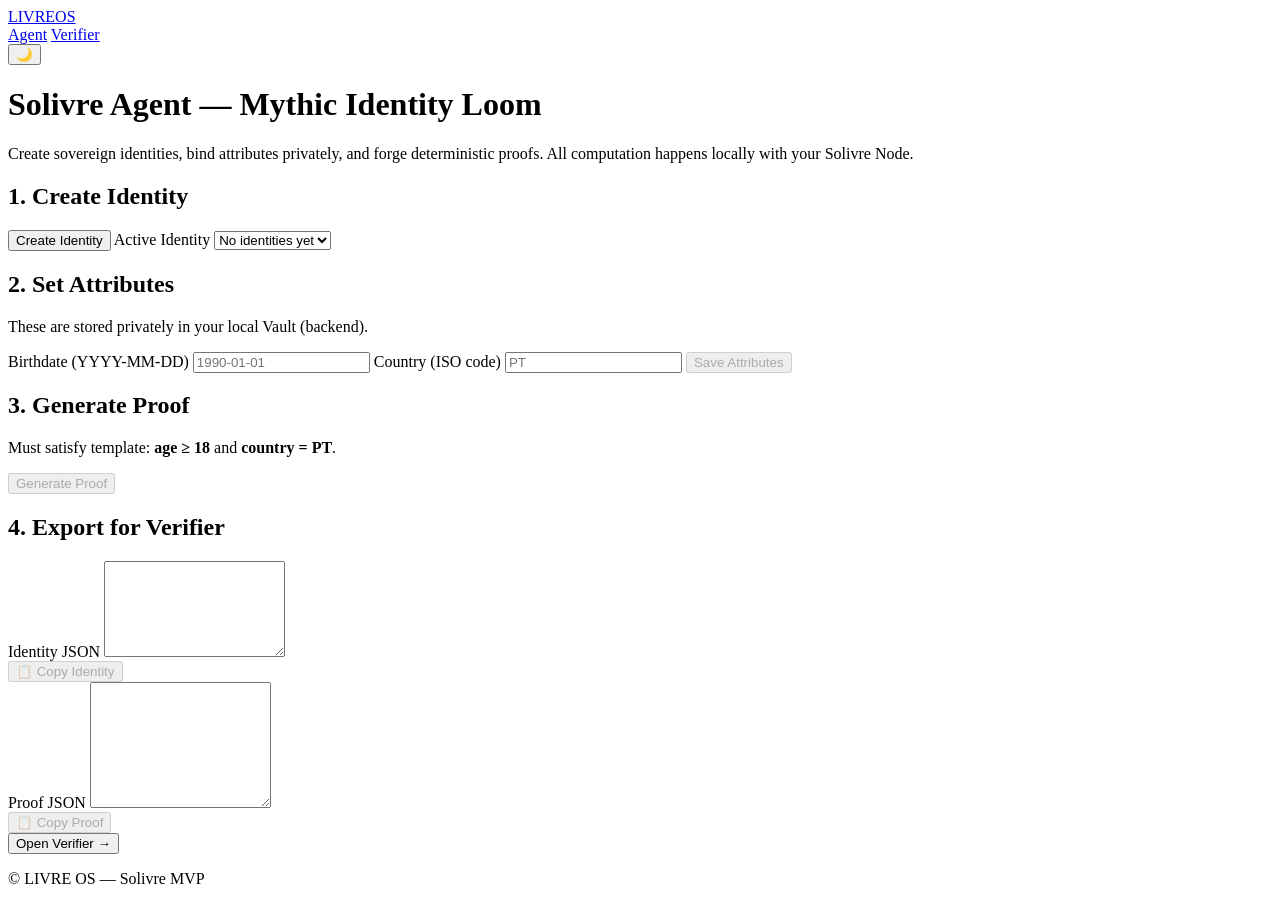
==== agent.html @ da3fcd26 "Add initial agent.html file with UI structure" ====
<!DOCTYPE html>
<html lang="en">
<head>
  <meta charset="UTF-8" />
  <title>Solivre Agent — LIVRE OS MVP</title>
  <meta name="viewport" content="width=device-width, initial-scale=1" />
  <link rel="stylesheet" href="assets/css/styles.css" />
  <script defer src="assets/js/theme.js"></script>
  <script defer src="assets/js/agent.js"></script>
</head>

<body class="dark">
  <!-- Navigation -->
  <header class="top-nav">
    <a class="logo" href="index.html">LIVRE<span>OS</span></a>

    <nav class="nav-links">
      <a href="agent.html" class="active">Agent</a>
      <a href="verifier.html">Verifier</a>
    </nav>

    <button id="theme-toggle" class="theme-toggle">🌙</button>
  </header>

  <main class="container">
    <h1>Solivre Agent — Mythic Identity Loom</h1>
    <p class="intro">
      Create sovereign identities, bind attributes privately, and forge deterministic proofs.
      All computation happens locally with your Solivre Node.
    </p>

    <!-- Create Identity -->
    <section class="card">
      <h2>1. Create Identity</h2>

      <button id="btn-create-identity" class="btn primary">Create Identity</button>

      <label for="identity-select">Active Identity</label>
      <select id="identity-select">
        <option value="">No identities yet</option>
      </select>

      <div id="identity-status" class="status"></div>
      <pre id="identity-output" class="json-box"></pre>
    </section>

    <!-- Attributes -->
    <section class="card">
      <h2>2. Set Attributes</h2>
      <p class="hint">These are stored privately in your local Vault (backend).</p>

      <label for="birthdate">Birthdate (YYYY-MM-DD)</label>
      <input id="birthdate" type="text" placeholder="1990-01-01" />

      <label for="country">Country (ISO code)</label>
      <input id="country" type="text" placeholder="PT" />

      <button id="btn-save-attrs" class="btn primary" disabled>Save Attributes</button>

      <div id="attrs-status" class="status"></div>
      <pre id="attrs-output" class="json-box"></pre>
    </section>

    <!-- Proof -->
    <section class="card">
      <h2>3. Generate Proof</h2>
      <p class="hint">
        Must satisfy template: <strong>age ≥ 18</strong> and <strong>country = PT</strong>.
      </p>

      <button id="btn-generate-proof" class="btn primary" disabled>Generate Proof</button>

      <div id="proof-status" class="status"></div>
      <pre id="proof-output" class="json-box"></pre>
    </section>

    <!-- Export -->
    <section class="card">
      <h2>4. Export for Verifier</h2>

      <label>Identity JSON</label>
      <textarea id="identity-export" class="json-area" rows="6" readonly></textarea>

      <div class="export-buttons">
        <button id="btn-copy-identity" class="btn ghost" disabled>📋 Copy Identity</button>
      </div>

      <label>Proof JSON</label>
      <textarea id="proof-export" class="json-area" rows="8" readonly></textarea>

      <div class="export-buttons">
        <button id="btn-copy-proof" class="btn ghost" disabled>📋 Copy Proof</button>
      </div>

      <button id="btn-open-verifier" class="btn secondary">Open Verifier →</button>
    </section>
  </main>

  <footer>
    <p>© LIVRE OS — Solivre MVP</p>
  </footer>
</body>
</html>
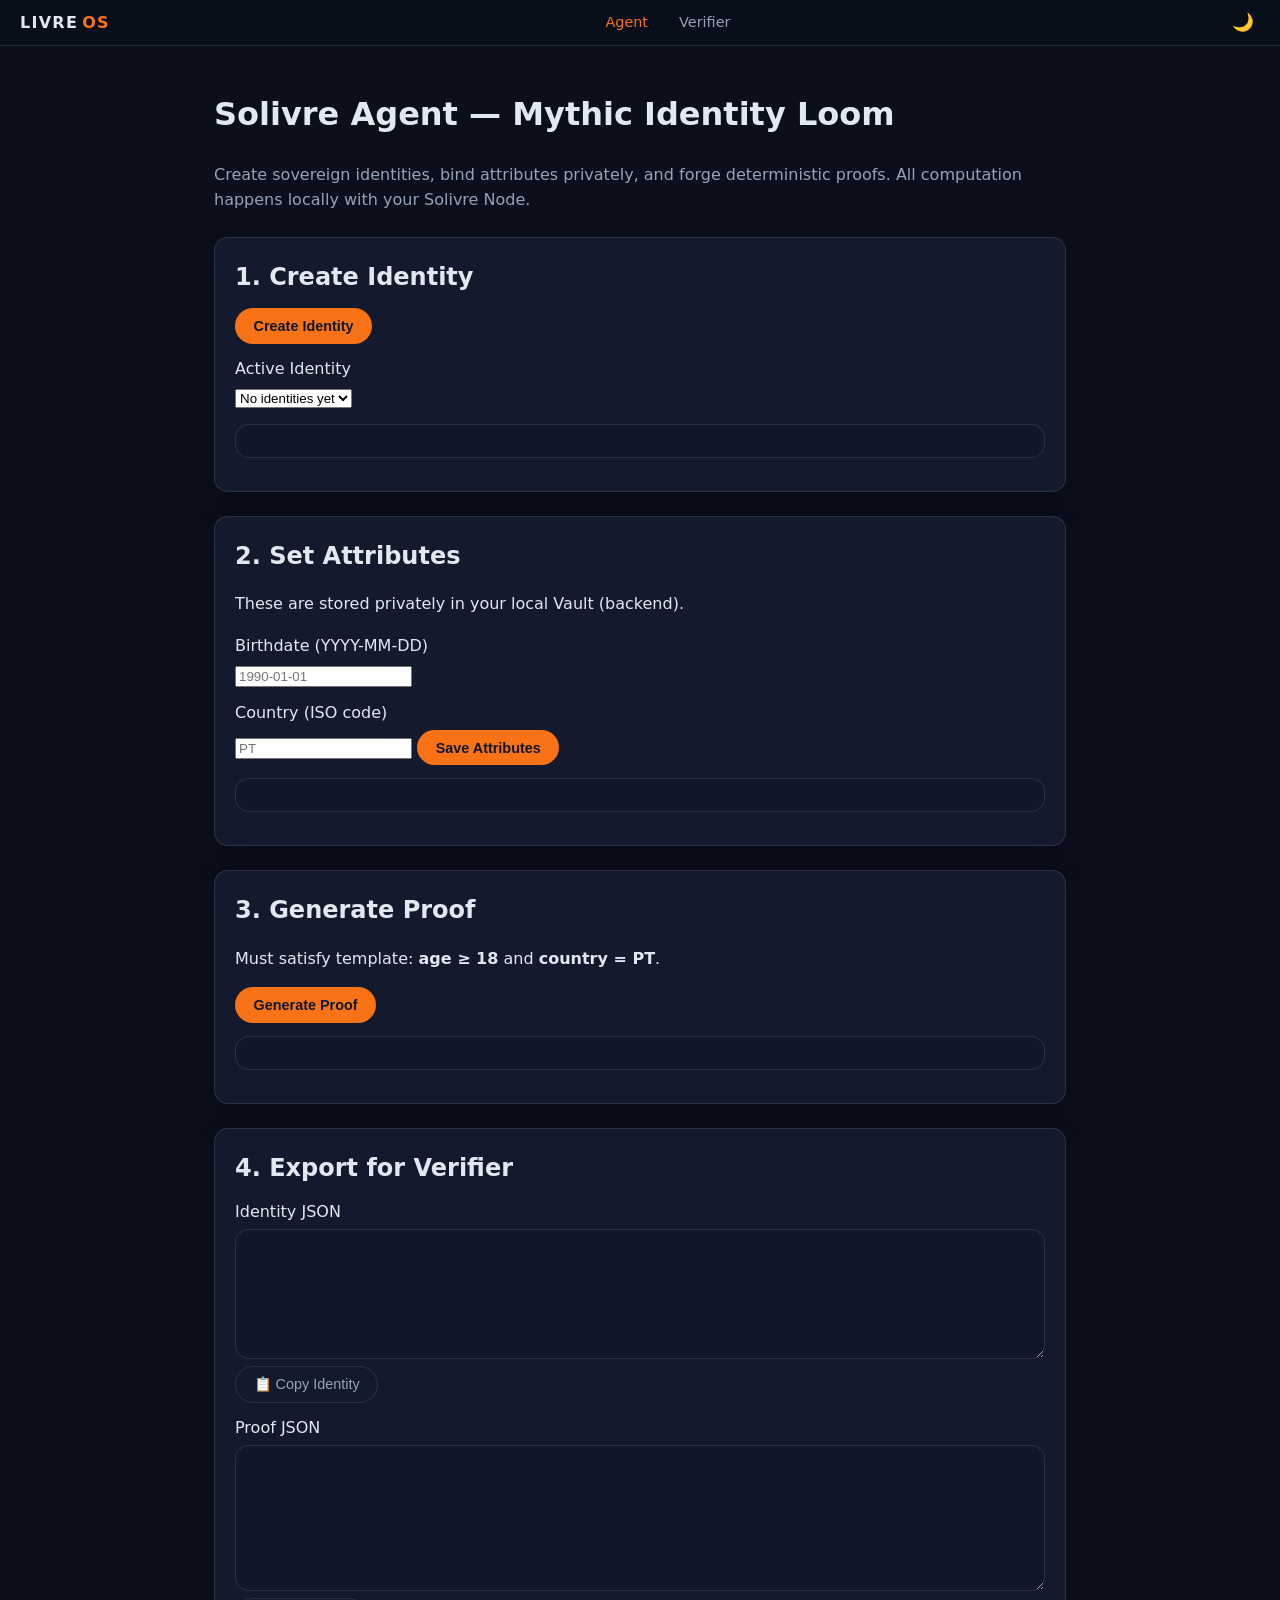
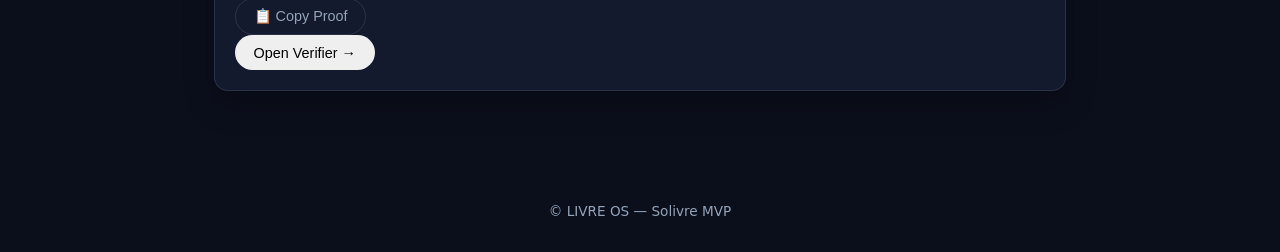
==== commit abd195d0: "UI" ====
--- a/agent.html
+++ b/agent.html
@@ -56,6 +56,7 @@
       <input id="country" type="text" placeholder="PT" />
 
       <button id="btn-save-attrs" class="btn primary" disabled>Save Attributes</button>
+      
 
       <div id="attrs-status" class="status"></div>
       <pre id="attrs-output" class="json-box"></pre>
@@ -99,5 +100,239 @@
   <footer>
     <p>© LIVRE OS — Solivre MVP</p>
   </footer>
+
+  <script>
+document.addEventListener("DOMContentLoaded", () => {
+  const API = "http://localhost:4000";
+
+  // --- DOM HOOKS -----------------------------------------------------------
+  const btnCreateIdentity = document.getElementById("btn-create-identity");
+  const identitySelect    = document.getElementById("identity-select");
+  const identityStatus    = document.getElementById("identity-status");
+  const identityOutput    = document.getElementById("identity-output");
+
+  const birthdateInput    = document.getElementById("birthdate");
+  const countryInput      = document.getElementById("country");
+  const btnSaveAttrs      = document.getElementById("btn-save-attrs");
+  const attrsStatus       = document.getElementById("attrs-status");
+  const attrsOutput       = document.getElementById("attrs-output");
+
+  const btnGenerateProof  = document.getElementById("btn-generate-proof");
+  const proofStatus       = document.getElementById("proof-status");
+  const proofOutput       = document.getElementById("proof-output");
+
+  const identityExport    = document.getElementById("identity-export");
+  const proofExport       = document.getElementById("proof-export");
+  const btnCopyIdentity   = document.getElementById("btn-copy-identity");
+  const btnCopyProof      = document.getElementById("btn-copy-proof");
+  const btnOpenVerifier   = document.getElementById("btn-open-verifier");
+
+  // in-memory map of identities by id
+  const identities = {};
+
+  function setText(el, msg, color) {
+    if (!el) return;
+    el.textContent = msg || "";
+    if (color) el.style.color = color;
+  }
+
+  function enableMainActions() {
+    if (btnSaveAttrs)     btnSaveAttrs.disabled = false;
+    if (btnGenerateProof) btnGenerateProof.disabled = false;
+    if (btnCopyIdentity)  btnCopyIdentity.disabled = false;
+  }
+
+  function renderIdentity(identity) {
+    if (!identityOutput || !identity) return;
+    identityOutput.textContent = JSON.stringify(identity, null, 2);
+    if (identityExport) {
+      identityExport.value = JSON.stringify(identity, null, 2);
+    }
+  }
+
+  function renderProof(proofPayload) {
+    if (!proofOutput || !proofPayload) return;
+    proofOutput.textContent = JSON.stringify(proofPayload, null, 2);
+    if (proofExport) {
+      proofExport.value = JSON.stringify(proofPayload, null, 2);
+      if (btnCopyProof) btnCopyProof.disabled = false;
+    }
+  }
+
+  // --- 1. CREATE IDENTITY --------------------------------------------------
+  if (btnCreateIdentity) {
+    btnCreateIdentity.addEventListener("click", async () => {
+      setText(identityStatus, "Creating identity…", "#a3b0ff");
+
+      try {
+        const resp = await fetch(`${API}/identity`, {
+          method: "POST",
+          headers: { "Content-Type": "application/json" },
+          body: JSON.stringify({})  // backend creates new identity
+        });
+
+        if (!resp.ok) {
+          const text = await resp.text();
+          throw new Error(text || "Backend error");
+        }
+
+        const data = await resp.json();
+        const identityId =
+          data.identityId || data.id || data.identity?.id;
+
+        if (!identityId) {
+          throw new Error("Backend did not return identityId");
+        }
+
+        identities[identityId] = data;
+
+        // add to dropdown if not present
+        let existing = identitySelect.querySelector(
+          `option[value="${identityId}"]`
+        );
+        if (!existing) {
+          const opt = document.createElement("option");
+          opt.value = identityId;
+          opt.textContent = identityId;
+          identitySelect.appendChild(opt);
+        }
+        identitySelect.value = identityId;
+
+        renderIdentity(data);
+        setText(identityStatus, "Identity created", "#7ae39c");
+        enableMainActions();
+      } catch (err) {
+        console.error(err);
+        setText(identityStatus, "Failed: " + err.message, "#ff7b8a");
+      }
+    });
+  }
+
+  // --- handle select change (switch between identities) --------------------
+  if (identitySelect) {
+    identitySelect.addEventListener("change", () => {
+      const id = identitySelect.value;
+      if (!id || !identities[id]) return;
+      renderIdentity(identities[id]);
+      enableMainActions();
+    });
+  }
+
+  // --- 2. SAVE ATTRIBUTES --------------------------------------------------
+  if (btnSaveAttrs) {
+    btnSaveAttrs.addEventListener("click", async (e) => {
+      e.preventDefault();
+
+      const identityId = identitySelect.value;
+      const birthdate  = (birthdateInput.value || "").trim();
+      const country    = (countryInput.value || "").trim().toUpperCase();
+
+      if (!identityId) {
+        setText(attrsStatus, "No active identity selected.", "#ff7b8a");
+        return;
+      }
+      if (!birthdate || !country) {
+        setText(attrsStatus, "Birthdate & country are required.", "#ff7b8a");
+        return;
+      }
+
+      setText(attrsStatus, "Saving attributes…", "#a3b0ff");
+
+      try {
+        const body = {
+          identityId,
+          attributes: { birthdate, country }
+        };
+
+        const resp = await fetch(`${API}/identity`, {
+          method: "POST",
+          headers: { "Content-Type": "application/json" },
+          body: JSON.stringify(body)
+        });
+
+        if (!resp.ok) {
+          const text = await resp.text();
+          throw new Error(text || "Backend error");
+        }
+
+        const updated = await resp.json();
+        identities[identityId] = updated;
+
+        attrsOutput.textContent = JSON.stringify(updated, null, 2);
+        renderIdentity(updated);
+        setText(attrsStatus, "Attributes saved.", "#7ae39c");
+      } catch (err) {
+        console.error(err);
+        setText(attrsStatus, "Failed: " + err.message, "#ff7b8a");
+      }
+    });
+  }
+
+  // --- 3. GENERATE PROOF ---------------------------------------------------
+  if (btnGenerateProof) {
+    btnGenerateProof.addEventListener("click", async () => {
+      const identityId = identitySelect.value;
+      if (!identityId) {
+        setText(proofStatus, "Select an identity first.", "#ff7b8a");
+        return;
+      }
+
+      setText(proofStatus, "Generating proof…", "#a3b0ff");
+
+      try {
+        const resp = await fetch(`${API}/proof`, {
+          method: "POST",
+          headers: { "Content-Type": "application/json" },
+          body: JSON.stringify({
+            identityId,
+            templateId: "age_over_18_and_resident_pt"
+          })
+        });
+
+        if (!resp.ok) {
+          const text = await resp.text();
+          throw new Error(text || "Backend error");
+        }
+
+        const proofPayload = await resp.json();
+        renderProof(proofPayload);
+        setText(proofStatus, "Proof generated.", "#7ae39c");
+      } catch (err) {
+        console.error(err);
+        setText(proofStatus, "Failed: " + err.message, "#ff7b8a");
+      }
+    });
+  }
+
+  // --- 4. COPY BUTTONS -----------------------------------------------------
+  if (btnCopyIdentity) {
+    btnCopyIdentity.addEventListener("click", async () => {
+      if (!identityExport.value) return;
+      await navigator.clipboard.writeText(identityExport.value);
+      const old = btnCopyIdentity.textContent;
+      btnCopyIdentity.textContent = "Copied!";
+      setTimeout(() => (btnCopyIdentity.textContent = old), 800);
+    });
+  }
+
+  if (btnCopyProof) {
+    btnCopyProof.addEventListener("click", async () => {
+      if (!proofExport.value) return;
+      await navigator.clipboard.writeText(proofExport.value);
+      const old = btnCopyProof.textContent;
+      btnCopyProof.textContent = "Copied!";
+      setTimeout(() => (btnCopyProof.textContent = old), 800);
+    });
+  }
+
+  // --- 5. OPEN VERIFIER ----------------------------------------------------
+  if (btnOpenVerifier) {
+    btnOpenVerifier.addEventListener("click", () => {
+      window.location.href = "verifier.html";
+    });
+  }
+});
+</script>
+
 </body>
 </html>
--- a/assets/css/styles.css
+++ b/assets/css/styles.css
@@ -0,0 +1,304 @@
+/* -------------------------------------------------------
+   SOLIVRE MVP — Unified UI Stylesheet
+   Dark-first • Mobile-ready • Clean & Mythic
+-------------------------------------------------------- */
+
+/* Dark theme root */
+:root {
+  --bg: #0b0f1c;
+  --bg-alt: #111729;
+  --card-bg: #141a2e;
+  --text: #e2e8f0;
+  --muted: #94a3b8;
+  --border: rgba(148, 163, 184, 0.18);
+
+  --accent: #f97316;
+  --accent-hover: #fb923c;
+
+  --danger: #ef4444;
+  --success: #22c55e;
+
+  --radius: 14px;
+  --radius-full: 999px;
+
+  --shadow: 0 18px 40px rgba(0,0,0,0.35);
+  --shadow-soft: 0 14px 30px rgba(0,0,0,0.25);
+
+  --transition: 0.18s ease;
+}
+
+/* Light mode */
+body.light {
+  --bg: #f6f8fc;
+  --bg-alt: #eceffd;
+  --card-bg: white;
+  --text: #1e293b;
+  --muted: #475569;
+  --border: rgba(30, 41, 59, .12);
+}
+
+/* Reset */
+*,
+*::before,
+*::after {
+  box-sizing: border-box;
+}
+
+html, body {
+  margin: 0;
+  padding: 0;
+}
+
+body {
+  background: var(--bg);
+  color: var(--text);
+  font-family: system-ui, sans-serif;
+  line-height: 1.6;
+}
+
+/* Container */
+.container {
+  max-width: 900px;
+  margin: 0 auto;
+  padding: 1.5rem;
+}
+
+/* -------------------------------------------------------
+   TOP NAV
+-------------------------------------------------------- */
+.top-nav,
+.mvp-nav {
+  position: sticky;
+  top: 0;
+  z-index: 20;
+  backdrop-filter: blur(14px);
+  background: rgba(10, 15, 28, 0.85);
+  padding: 0.6rem 1.25rem;
+  border-bottom: 1px solid var(--border);
+  display: flex;
+  justify-content: space-between;
+  align-items: center;
+}
+
+body.light .top-nav,
+body.light .mvp-nav {
+  background: rgba(250, 250, 255, .75);
+}
+
+.logo,
+.mvp-logo {
+  text-decoration: none;
+  color: var(--text);
+  font-weight: 700;
+  letter-spacing: 0.08em;
+  display: flex;
+  align-items: baseline;
+  gap: 0.25rem;
+}
+
+.logo span,
+.mvp-logo span {
+  color: var(--accent);
+}
+
+.nav-links a,
+.mvp-links a {
+  text-decoration: none;
+  font-size: 0.9rem;
+  padding: 0.4rem 0.75rem;
+  color: var(--muted);
+  border-radius: var(--radius-full);
+  transition: var(--transition);
+  border: 1px solid transparent;
+}
+
+.nav-links a:hover,
+.mvp-links a:hover {
+  color: var(--text);
+  border-color: var(--border);
+  background: rgba(255,255,255,0.05);
+}
+
+.active {
+  color: var(--accent) !important;
+  border-color: var(--accent);
+}
+
+/* Theme toggle */
+.theme-toggle {
+  font-size: 1.1rem;
+  background: transparent;
+  border: none;
+  cursor: pointer;
+  color: var(--muted);
+  transition: var(--transition);
+}
+
+.theme-toggle:hover {
+  color: var(--accent);
+}
+
+/* -------------------------------------------------------
+   HERO
+-------------------------------------------------------- */
+hero {
+  margin-top: 1rem;
+}
+
+h1 {
+  margin-top: 1.2rem;
+  font-size: 2rem;
+  font-weight: 700;
+}
+
+/* Intro/Explanation */
+.intro {
+  color: var(--muted);
+  margin-bottom: 1rem;
+}
+
+/* -------------------------------------------------------
+   CARDS
+-------------------------------------------------------- */
+.card {
+  background: var(--card-bg);
+  border: 1px solid var(--border);
+  border-radius: var(--radius);
+  padding: 1.25rem;
+  margin: 1.5rem 0;
+  box-shadow: var(--shadow-soft);
+}
+
+.card h2 {
+  margin-top: 0;
+  margin-bottom: 0.75rem;
+}
+
+/* Lists */
+.explain-list,
+.card-list {
+  padding-left: 1.25rem;
+}
+
+.explain-list li,
+.card-list li {
+  margin: 0.3rem 0;
+}
+
+/* Status */
+.status {
+  margin-top: 0.75rem;
+  font-size: 0.9rem;
+  color: var(--muted);
+}
+
+.valid-text {
+  color: var(--success);
+}
+
+/* -------------------------------------------------------
+   INPUTS
+-------------------------------------------------------- */
+label {
+  display: block;
+  margin: 0.75rem 0 0.25rem;
+}
+
+textarea {
+  width: 100%;
+  border-radius: var(--radius);
+  border: 1px solid var(--border);
+  background: var(--bg-alt);
+  color: var(--text);
+  padding: 0.75rem;
+  font-family: monospace;
+  resize: vertical;
+  min-height: 130px;
+  transition: var(--transition);
+}
+
+textarea:focus {
+  outline: none;
+  border-color: var(--accent);
+  box-shadow: 0 0 0 2px rgba(249, 115, 22, 0.3);
+}
+
+/* -------------------------------------------------------
+   BUTTONS
+-------------------------------------------------------- */
+.btn {
+  padding: 0.55rem 1.1rem;
+  border-radius: var(--radius-full);
+  border: 1px solid transparent;
+  cursor: pointer;
+  transition: var(--transition);
+  font-size: 0.9rem;
+}
+
+.btn.primary {
+  background: var(--accent);
+  color: #0f172a;
+  font-weight: 600;
+}
+
+.btn.primary:hover {
+  background: var(--accent-hover);
+}
+
+.btn.ghost {
+  background: transparent;
+  color: var(--muted);
+  border-color: var(--border);
+}
+
+.btn.ghost:hover {
+  color: var(--text);
+  border-color: var(--accent);
+}
+
+.action-row {
+  display: flex;
+  gap: 0.75rem;
+  margin-top: 1rem;
+  flex-wrap: wrap;
+}
+
+/* JSON output box */
+.json-box {
+  background: var(--bg-alt);
+  padding: 1rem;
+  border-radius: var(--radius);
+  border: 1px solid var(--border);
+  overflow-x: auto;
+  font-family: monospace;
+  max-height: 300px;
+}
+
+/* -------------------------------------------------------
+   FOOTER
+-------------------------------------------------------- */
+footer {
+  margin-top: 2rem;
+  padding: 1rem;
+  text-align: center;
+  color: var(--muted);
+  font-size: 0.85rem;
+}
+
+
+/* -------------------------------------------------------
+   RESPONSIVE
+-------------------------------------------------------- */
+@media (max-width: 650px) {
+  h1 {
+    font-size: 1.7rem;
+  }
+
+  .nav-links {
+    gap: 0.5rem;
+  }
+
+  .card {
+    padding: 1rem;
+  }
+}
